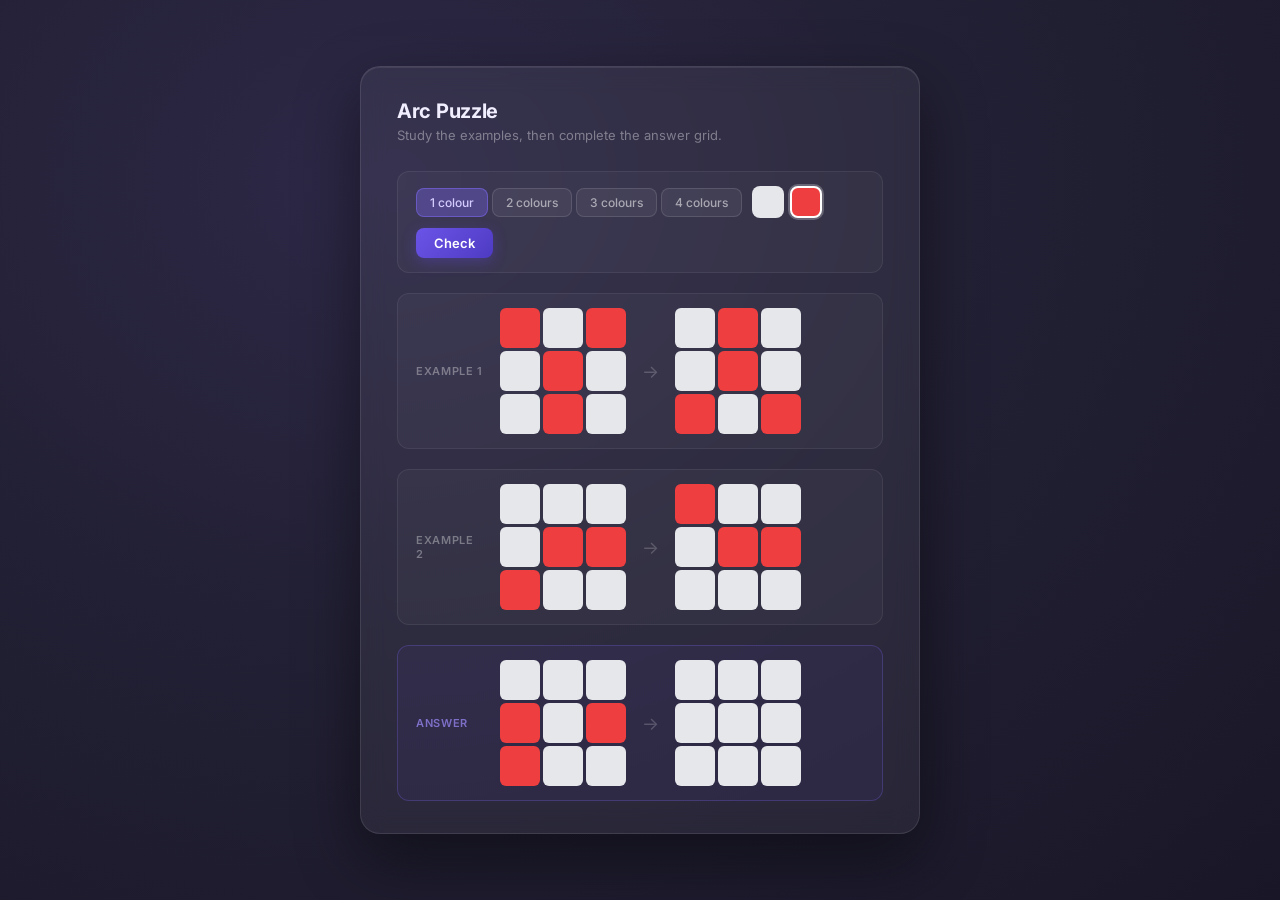
==== arc/index.html @ 13b86bc1 "Init" ====
<!DOCTYPE html>
<html lang="en">

<head>
    <meta name="viewport" content="width=device-width, initial-scale=1.0">
    <meta charset="UTF-8">
    <title>Arc Puzzle</title>
    <link rel="stylesheet" href="styles.css">
</head>

<body>
    <div class="card">
        <div class="card-header">
            <div class="card-title">Arc Puzzle</div>
            <div class="card-subtitle">Study the examples, then complete the answer grid.</div>
        </div>

        <div id="puzzle">
            <div id="controls">
                <div class="btn-group" id="colour-btns">
                    <button data-n="2" class="active">1 colour</button>
                    <button data-n="3">2 colours</button>
                    <button data-n="4">3 colours</button>
                    <button data-n="5">4 colours</button>
                </div>
                <div class="colour-picker" id="colour-picker"></div>
                <button id="check-btn">Check</button>
                <div id="result"></div>
            </div>

            <div class="example" id="example-1">
                <span class="row-label">Example 1</span>
                <div class="grid before"></div>
                <span class="arrow">→</span>
                <div class="grid after"></div>
            </div>
            <div class="example" id="example-2">
                <span class="row-label">Example 2</span>
                <div class="grid before"></div>
                <span class="arrow">→</span>
                <div class="grid after"></div>
            </div>
            <div class="answer-row" id="answer">
                <span class="row-label">Answer</span>
                <div class="grid before"></div>
                <span class="arrow">→</span>
                <div class="grid after editable-grid"></div>
            </div>
        </div>
    </div>
    <script src="script.js"></script>
</body>

</html>
---- arc/styles.css ----
@import url('https://fonts.googleapis.com/css2?family=Inter:wght@400;500;600;700&display=swap');

*,
*::before,
*::after {
    box-sizing: border-box;
    margin: 0;
    padding: 0;
}

body {
    font-family: 'Inter', sans-serif;
    min-height: 100vh;
    display: flex;
    align-items: center;
    justify-content: center;
    background: radial-gradient(ellipse at 30% 20%, #2d2847 0%, #222034 45%, #191727 100%);
    padding: 32px 16px;
}

.card {
    background: rgba(255, 255, 255, 0.05);
    border: 1px solid rgba(255, 255, 255, 0.1);
    backdrop-filter: blur(12px);
    border-radius: 20px;
    padding: 32px 36px;
    max-width: 560px;
    width: 100%;
    box-shadow: 0 24px 64px rgba(0, 0, 0, 0.45), inset 0 1px 0 rgba(255, 255, 255, 0.08);
}

.card-header {
    margin-bottom: 28px;
}

.card-title {
    font-size: 20px;
    font-weight: 700;
    color: #f0eeff;
    letter-spacing: -0.3px;
}

.card-subtitle {
    font-size: 13px;
    color: rgba(255, 255, 255, 0.38);
    margin-top: 4px;
}

#puzzle {
    display: flex;
    flex-direction: column;
    gap: 20px;
}

.example,
.answer-row {
    display: flex;
    gap: 16px;
    align-items: center;
    background: rgba(255, 255, 255, 0.03);
    border: 1px solid rgba(255, 255, 255, 0.07);
    border-radius: 12px;
    padding: 14px 18px;
    transition: background 0.15s;
}

.answer-row {
    border-color: rgba(130, 110, 255, 0.25);
    background: rgba(100, 80, 220, 0.07);
}

.row-label {
    font-size: 11px;
    font-weight: 600;
    letter-spacing: 0.06em;
    text-transform: uppercase;
    color: rgba(255, 255, 255, 0.35);
    width: 68px;
    flex-shrink: 0;
}

.answer-row .row-label {
    color: rgba(160, 140, 255, 0.7);
}

.arrow {
    font-size: 18px;
    color: rgba(255, 255, 255, 0.2);
    flex-shrink: 0;
    user-select: none;
}

:root {
    --cell: 40px;
}

.grid {
    display: grid;
    grid-template-columns: repeat(3, var(--cell));
    gap: 3px;
    flex-shrink: 0;
}

.cell {
    width: var(--cell);
    height: var(--cell);
    border-radius: 6px;
    transition: transform 0.1s, box-shadow 0.1s;
}

.cell.editable {
    cursor: pointer;
    outline: 2px solid transparent;
    outline-offset: 2px;
    transition: outline 0.12s, transform 0.1s, box-shadow 0.1s;
}

.cell.editable:hover {
    outline: 2px solid rgba(160, 140, 255, 0.7);
    transform: scale(1.08);
    box-shadow: 0 4px 14px rgba(100, 80, 220, 0.4);
    z-index: 1;
}

#controls {
    display: flex;
    gap: 10px;
    align-items: center;
    flex-wrap: wrap;
    padding: 14px 18px;
    background: rgba(255, 255, 255, 0.03);
    border: 1px solid rgba(255, 255, 255, 0.07);
    border-radius: 12px;
}

.colour-picker {
    display: flex;
    gap: 6px;
    align-items: center;
}

.swatch {
    width: 32px;
    height: 32px;
    border-radius: 8px;
    cursor: pointer;
    border: 2.5px solid transparent;
    transition: border-color 0.12s, transform 0.1s, box-shadow 0.12s;
}

.swatch:hover {
    transform: scale(1.12);
}

.swatch.selected {
    border-color: #fff;
    box-shadow: 0 0 0 2px rgba(255, 255, 255, 0.25);
}

.btn-group {
    display: flex;
    gap: 4px;
}

button {
    padding: 6px 13px;
    border: 1px solid rgba(255, 255, 255, 0.12);
    border-radius: 8px;
    background: rgba(255, 255, 255, 0.06);
    cursor: pointer;
    font-size: 12px;
    font-weight: 500;
    color: rgba(255, 255, 255, 0.55);
    font-family: inherit;
    transition: background 0.12s, color 0.12s, border-color 0.12s;
}

button:hover {
    background: rgba(255, 255, 255, 0.1);
    color: rgba(255, 255, 255, 0.85);
}

button.active {
    background: rgba(120, 100, 240, 0.35);
    color: #d4ccff;
    border-color: rgba(130, 110, 255, 0.5);
}

#check-btn {
    background: linear-gradient(135deg, #6a54e8 0%, #4e3bc2 100%);
    color: #fff;
    border: none;
    font-weight: 600;
    font-size: 13px;
    padding: 7px 18px;
    box-shadow: 0 4px 14px rgba(90, 70, 200, 0.4);
}

#check-btn:hover {
    background: linear-gradient(135deg, #7a64f8 0%, #5e4bd2 100%);
    box-shadow: 0 4px 20px rgba(90, 70, 200, 0.55);
    color: #fff;
}

#result {
    font-size: 12px;
    font-weight: 600;
    padding: 5px 12px;
    border-radius: 8px;
    display: none;
    letter-spacing: 0.02em;
}

#result.correct {
    background: rgba(34, 197, 94, 0.15);
    color: #4ade80;
    border: 1px solid rgba(34, 197, 94, 0.25);
}

#result.wrong {
    background: rgba(239, 68, 68, 0.15);
    color: #f87171;
    border: 1px solid rgba(239, 68, 68, 0.25);
}

@media (max-width: 500px) {
    :root {
        --cell: 32px;
    }

    body {
        padding: 16px 10px;
        align-items: flex-start;
    }

    .card {
        padding: 22px 18px;
        border-radius: 16px;
    }

    .card-header {
        margin-bottom: 20px;
    }

    #puzzle {
        gap: 14px;
    }

    .example,
    .answer-row {
        gap: 10px;
        padding: 11px 12px;
        border-radius: 10px;
    }

    .row-label {
        width: 52px;
        font-size: 10px;
    }

    .arrow {
        font-size: 14px;
    }

    #controls {
        gap: 8px;
        padding: 11px 12px;
    }

    .btn-group {
        gap: 3px;
        flex-wrap: wrap;
    }

    button {
        padding: 5px 9px;
        font-size: 11px;
    }

    #check-btn {
        padding: 6px 14px;
    }

    .swatch {
        width: 28px;
        height: 28px;
        border-radius: 7px;
    }
}

@media (max-width: 360px) {
    :root {
        --cell: 27px;
    }

    .row-label {
        width: 42px;
        font-size: 9px;
        letter-spacing: 0;
    }

    .example,
    .answer-row {
        gap: 8px;
        padding: 10px;
    }

    .grid {
        gap: 2px;
    }

    .cell {
        border-radius: 4px;
    }
}
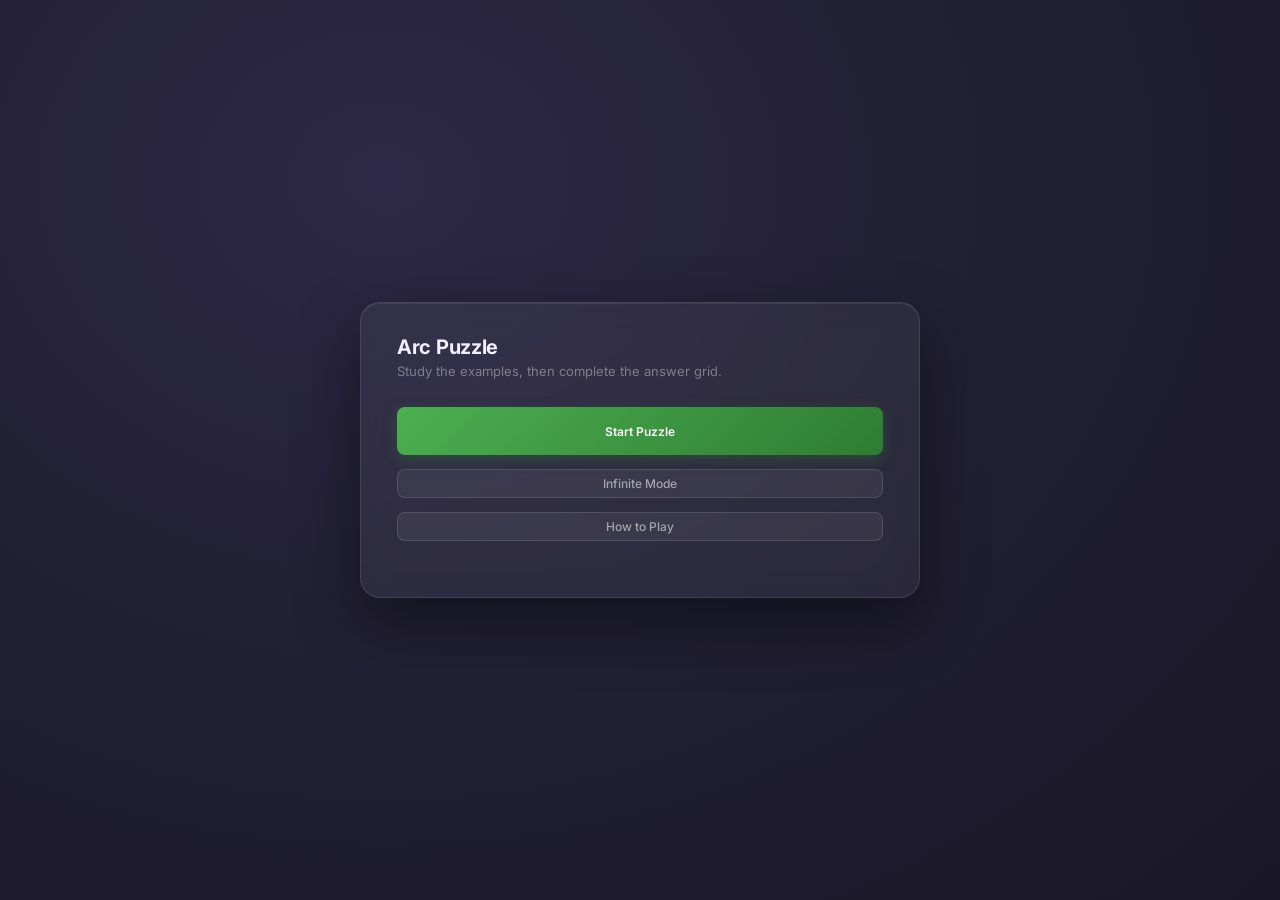
==== commit 9da05001: "Add new menu for arc" ====
--- a/arc/index.html
+++ b/arc/index.html
@@ -15,7 +15,13 @@
             <div class="card-subtitle">Study the examples, then complete the answer grid.</div>
         </div>
 
-        <div id="puzzle">
+        <div id="menu">
+            <button id="start-btn">Start Puzzle</button>
+            <button id="infinite-btn">Infinite Mode</button>
+            <button id="htp-btn">How to Play</button>
+        </div>
+
+        <div id="puzzle" style="display: none;">
             <div id="controls">
                 <div class="btn-group" id="colour-btns">
                     <button data-n="2" class="active">1 colour</button>
@@ -47,8 +53,32 @@
                 <div class="grid after editable-grid"></div>
             </div>
         </div>
+
+        <div id="htp" style="display: none;">
+            <h2>How to Play</h2>
+            <p>In this puzzle, you are given two examples of a transformation applied to a grid of coloured cells. Your
+                task is to determine the rule governing the transformation and apply it to the answer grid.</p>
+            <br>
+            <p>Each example consists of a "before" grid and an "after" grid. The "before" grid shows the initial
+                configuration of coloured cells, while the "after" grid shows the result of applying the transformation.
+            </p>
+            <br>
+            <p>To solve the puzzle, carefully analyze the changes between the "before" and "after" grids in both
+                examples. Look for how the "before" grid has been transformed. Once you think you've
+                identified the rule, apply it to the "before" grid in the answer row to fill in the "after" grid.</p>
+            <br>
+            <p>Use the colour picker to choose which colours to use, and click a cell in the "after" grid to fill it.
+                When you're ready, click the "Check" button to see if your answer
+                is correct!</p>
+            <br>
+            <p>Good luck, and have fun solving the Arc Puzzle!</p>
+            <br>
+            <button id="back-btn">Back to Menu</button>
+        </div>
+
     </div>
-    <script src="script.js"></script>
+    <script src="onload.js"></script>
+    <script src="puzzle.js"></script>
 </body>
 
 </html>
--- a/arc/styles.css
+++ b/arc/styles.css
@@ -44,6 +44,29 @@
     font-size: 13px;
     color: rgba(255, 255, 255, 0.38);
     margin-top: 4px;
+}
+
+#menu {
+    display: flex;
+    gap: 14px;
+    margin-bottom: 24px;
+    flex-direction: column;
+}
+
+#menu #start-btn {
+    background: linear-gradient(135deg, #4caf50 0%, #2e7d32 100%);
+    color: #fff;
+    border: none;
+    font-weight: 600;
+    padding: 10px 18px;
+    box-shadow: 0 4px 14px rgba(46, 125, 50, 0.4);
+    height: 3rem;
+}
+
+#htp {
+    font-size: 14px;
+    color: rgba(255, 255, 255, 0.45);
+    line-height: 1.5;
 }
 
 #puzzle {
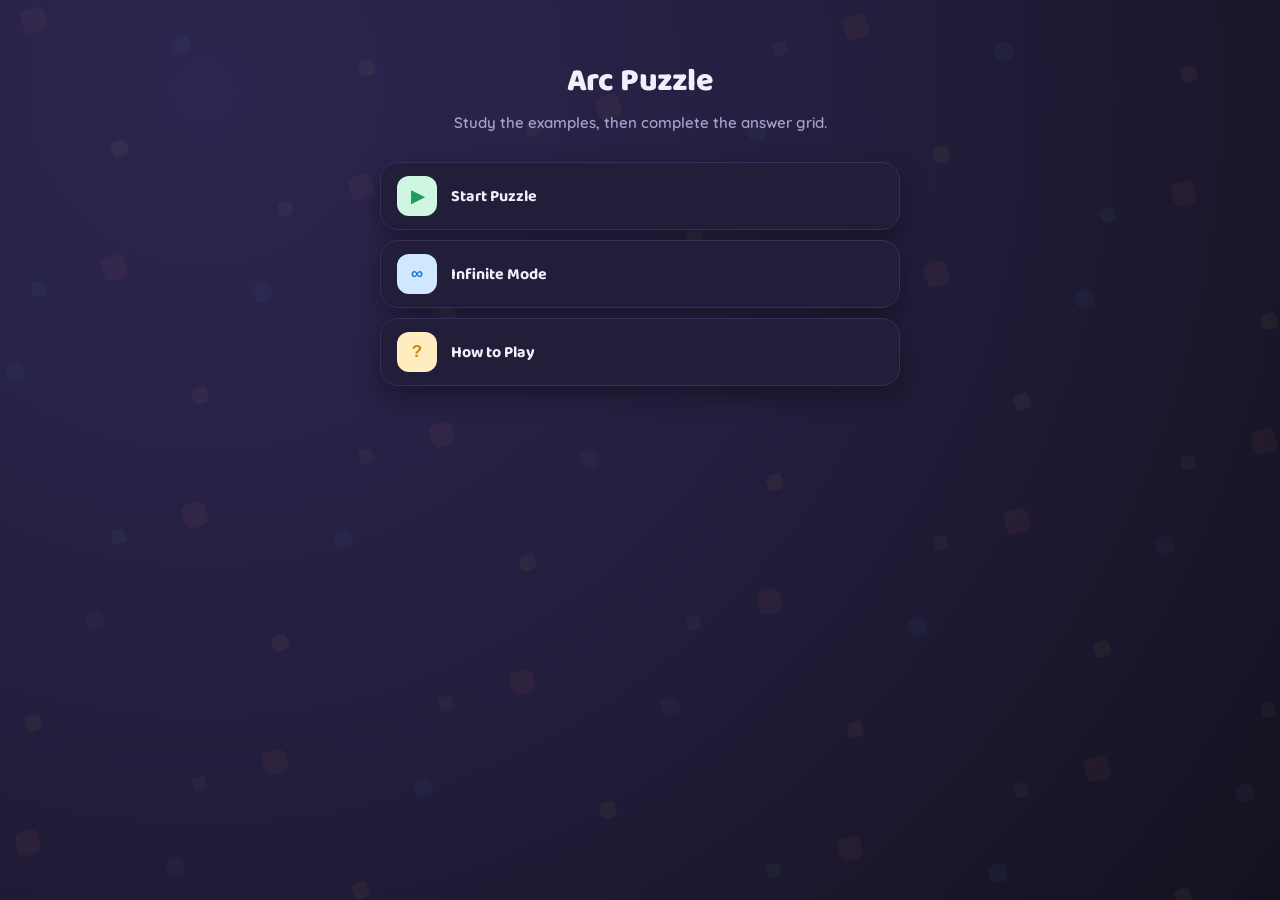
==== commit 0365ac76: "yay new frontend" ====
--- a/arc/index.html
+++ b/arc/index.html
@@ -9,48 +9,80 @@
 </head>
 
 <body>
-    <div class="card">
-        <div class="card-header">
-            <div class="card-title">Arc Puzzle</div>
-            <div class="card-subtitle">Study the examples, then complete the answer grid.</div>
-        </div>
+    <svg class="bg-pattern" aria-hidden="true" xmlns="http://www.w3.org/2000/svg">
+        <defs>
+            <pattern id="deco-pattern" width="260" height="260" patternUnits="userSpaceOnUse" patternTransform="rotate(-18)">
+                <rect x="14" y="18" width="24" height="24" rx="7" fill="#ff8c7a" opacity="0.05" />
+                <rect x="150" y="90" width="18" height="18" rx="6" fill="#63b4ff" opacity="0.045" />
+                <rect x="60" y="170" width="16" height="16" rx="5" fill="#ffd166" opacity="0.05" />
+                <rect x="200" y="20" width="14" height="14" rx="4" fill="#7cd9a6" opacity="0.045" />
+            </pattern>
+        </defs>
+        <rect width="100%" height="100%" fill="url(#deco-pattern)" />
+    </svg>
+
+    <div class="page">
+        <header class="hero">
+            <h1 class="hero-title">Arc Puzzle</h1>
+            <p class="hero-subtitle">Study the examples, then complete the answer grid.</p>
+        </header>
 
         <div id="menu">
-            <button id="start-btn">Start Puzzle</button>
-            <button id="infinite-btn">Infinite Mode</button>
-            <button id="htp-btn">How to Play</button>
+            <button id="start-btn" class="menu-btn">
+                <span class="menu-btn-icon" aria-hidden="true">▶</span>
+                <span class="menu-btn-label">Start Puzzle</span>
+            </button>
+            <button id="infinite-btn" class="menu-btn">
+                <span class="menu-btn-icon" aria-hidden="true">∞</span>
+                <span class="menu-btn-label">Infinite Mode</span>
+            </button>
+            <button id="htp-btn" class="menu-btn">
+                <span class="menu-btn-icon" aria-hidden="true">?</span>
+                <span class="menu-btn-label">How to Play</span>
+            </button>
         </div>
 
         <div id="puzzle" style="display: none;">
-            <div id="controls">
+            <div class="toolbar">
+                <span class="toolbar-label">Colours</span>
                 <div class="btn-group" id="colour-btns">
                     <button data-n="2" class="active">1 colour</button>
                     <button data-n="3">2 colours</button>
                     <button data-n="4">3 colours</button>
                     <button data-n="5">4 colours</button>
                 </div>
-                <div class="colour-picker" id="colour-picker"></div>
-                <button id="check-btn">Check</button>
-                <div id="result"></div>
             </div>
 
-            <div class="example" id="example-1">
-                <span class="row-label">Example 1</span>
-                <div class="grid before"></div>
-                <span class="arrow">→</span>
-                <div class="grid after"></div>
+            <div class="row" id="example-1">
+                <span class="row-badge" aria-label="Example 1">1</span>
+                <div class="row-body">
+                    <div class="grid before"></div>
+                    <span class="arrow">→</span>
+                    <div class="grid after"></div>
+                </div>
             </div>
-            <div class="example" id="example-2">
-                <span class="row-label">Example 2</span>
-                <div class="grid before"></div>
-                <span class="arrow">→</span>
-                <div class="grid after"></div>
+            <div class="row" id="example-2">
+                <span class="row-badge" aria-label="Example 2">2</span>
+                <div class="row-body">
+                    <div class="grid before"></div>
+                    <span class="arrow">→</span>
+                    <div class="grid after"></div>
+                </div>
             </div>
-            <div class="answer-row" id="answer">
-                <span class="row-label">Answer</span>
-                <div class="grid before"></div>
-                <span class="arrow">→</span>
-                <div class="grid after editable-grid"></div>
+            <div class="row answer-row" id="answer">
+                <span class="row-badge row-badge--answer" aria-label="Your answer">✎</span>
+                <div class="row-body">
+                    <div class="answer-grids">
+                        <div class="grid before"></div>
+                        <span class="arrow">→</span>
+                        <div class="grid after editable-grid"></div>
+                    </div>
+                    <div class="answer-controls">
+                        <div class="colour-picker" id="colour-picker"></div>
+                        <button id="check-btn">Check</button>
+                    </div>
+                    <div id="result"></div>
+                </div>
             </div>
         </div>
 
@@ -58,24 +90,18 @@
             <h2>How to Play</h2>
             <p>In this puzzle, you are given two examples of a transformation applied to a grid of coloured cells. Your
                 task is to determine the rule governing the transformation and apply it to the answer grid.</p>
-            <br>
             <p>Each example consists of a "before" grid and an "after" grid. The "before" grid shows the initial
                 configuration of coloured cells, while the "after" grid shows the result of applying the transformation.
             </p>
-            <br>
             <p>To solve the puzzle, carefully analyze the changes between the "before" and "after" grids in both
                 examples. Look for how the "before" grid has been transformed. Once you think you've
                 identified the rule, apply it to the "before" grid in the answer row to fill in the "after" grid.</p>
-            <br>
             <p>Use the colour picker to choose which colours to use, and click a cell in the "after" grid to fill it.
                 When you're ready, click the "Check" button to see if your answer
                 is correct!</p>
-            <br>
             <p>Good luck, and have fun solving the Arc Puzzle!</p>
-            <br>
             <button id="back-btn">Back to Menu</button>
         </div>
-
     </div>
     <script src="onload.js"></script>
     <script src="puzzle.js"></script>
--- a/arc/styles.css
+++ b/arc/styles.css
@@ -1,4 +1,30 @@
-@import url('https://fonts.googleapis.com/css2?family=Inter:wght@400;500;600;700&display=swap');
+@import url('https://fonts.googleapis.com/css2?family=Baloo+2:wght@600;700;800&family=Quicksand:wght@500;600;700&display=swap');
+
+:root {
+    --bg-top: #241f3f;
+    --bg-bottom: #14111f;
+    --paper: #221e3a;
+    --scene: #2b2650;
+    --ink: #f2eefc;
+    --ink-soft: #a79fc9;
+    --line: #362f57;
+
+    --mint: #cff6e0;
+    --mint-ink: #1f9d5c;
+    --sky: #cfe8ff;
+    --sky-ink: #2178c9;
+    --sun: #ffedbf;
+    --sun-ink: #c9860f;
+    --grape: #ece0ff;
+    --grape-ink: #7c4fd1;
+    --grape-bright: #b9a1ff;
+    --coral: #ffdcd6;
+    --coral-ink: #e1503a;
+
+    --radius-lg: 26px;
+    --radius-md: 18px;
+    --cell: 42px;
+}
 
 *,
 *::before,
@@ -8,242 +34,418 @@
     padding: 0;
 }
 
+html,
 body {
-    font-family: 'Inter', sans-serif;
-    min-height: 100vh;
+    min-height: 100%;
+}
+
+body {
+    font-family: 'Quicksand', sans-serif;
+    background: radial-gradient(circle at 16% 10%, #2c2650 0%, var(--bg-top) 45%, var(--bg-bottom) 100%);
+    background-attachment: fixed;
+    color: var(--ink);
+}
+
+.bg-pattern {
+    position: fixed;
+    inset: 0;
+    width: 100%;
+    height: 100%;
+    z-index: 0;
+    pointer-events: none;
+}
+
+.page {
+    position: relative;
+    z-index: 1;
+    max-width: 560px;
+    margin: 0 auto;
+    padding: 56px 20px 72px;
+}
+
+.hero {
+    text-align: center;
+    margin-bottom: 30px;
+}
+
+.hero-title {
+    font-family: 'Baloo 2', cursive;
+    font-size: 32px;
+    font-weight: 800;
+    color: var(--ink);
+    letter-spacing: -0.2px;
+}
+
+.hero-subtitle {
+    font-size: 15px;
+    font-weight: 600;
+    color: var(--ink-soft);
+    margin-top: 6px;
+}
+
+#menu {
+    display: flex;
+    flex-direction: column;
+    gap: 10px;
+}
+
+.menu-btn {
+    display: flex;
+    align-items: center;
+    gap: 14px;
+    width: 100%;
+    text-align: left;
+    background: var(--paper);
+    border: 1.5px solid var(--line);
+    border-radius: var(--radius-md);
+    padding: 13px 16px;
+    cursor: pointer;
+    box-shadow: 0 10px 26px rgba(0, 0, 0, 0.35);
+    transition: transform 0.12s ease, box-shadow 0.12s ease, border-color 0.12s ease;
+}
+
+.menu-btn:hover {
+    transform: translateY(-2px);
+    box-shadow: 0 12px 30px rgba(0, 0, 0, 0.45);
+}
+
+.menu-btn:active {
+    transform: translateY(0);
+    box-shadow: 0 10px 26px rgba(0, 0, 0, 0.35);
+}
+
+.menu-btn-icon {
     display: flex;
     align-items: center;
     justify-content: center;
-    background: radial-gradient(ellipse at 30% 20%, #2d2847 0%, #222034 45%, #191727 100%);
-    padding: 32px 16px;
-}
-
-.card {
-    background: rgba(255, 255, 255, 0.05);
-    border: 1px solid rgba(255, 255, 255, 0.1);
-    backdrop-filter: blur(12px);
-    border-radius: 20px;
-    padding: 32px 36px;
-    max-width: 560px;
-    width: 100%;
-    box-shadow: 0 24px 64px rgba(0, 0, 0, 0.45), inset 0 1px 0 rgba(255, 255, 255, 0.08);
-}
-
-.card-header {
-    margin-bottom: 28px;
-}
-
-.card-title {
-    font-size: 20px;
-    font-weight: 700;
-    color: #f0eeff;
-    letter-spacing: -0.3px;
-}
-
-.card-subtitle {
+    width: 40px;
+    height: 40px;
+    border-radius: 12px;
+    font-size: 17px;
+    font-weight: 700;
+    flex-shrink: 0;
+}
+
+.menu-btn-label {
+    font-family: 'Baloo 2', cursive;
+    font-weight: 700;
+    font-size: 16px;
+    color: var(--ink);
+}
+
+#start-btn .menu-btn-icon {
+    background: var(--mint);
+    color: var(--mint-ink);
+}
+
+#start-btn:hover {
+    border-color: var(--mint-ink);
+}
+
+#infinite-btn .menu-btn-icon {
+    background: var(--sky);
+    color: var(--sky-ink);
+}
+
+#infinite-btn:hover {
+    border-color: var(--sky-ink);
+}
+
+#htp-btn .menu-btn-icon {
+    background: var(--sun);
+    color: var(--sun-ink);
+}
+
+#htp-btn:hover {
+    border-color: var(--sun-ink);
+}
+
+#htp {
+    background: var(--paper);
+    border: 1.5px solid var(--line);
+    border-radius: var(--radius-md);
+    padding: 22px 24px;
+    box-shadow: 0 10px 26px rgba(0, 0, 0, 0.35);
+    font-size: 15px;
+    font-weight: 600;
+    color: var(--ink-soft);
+    line-height: 1.7;
+}
+
+#htp h2 {
+    font-family: 'Baloo 2', cursive;
+    color: var(--ink);
+    font-size: 21px;
+    margin-bottom: 14px;
+}
+
+#htp p {
+    margin-bottom: 12px;
+}
+
+#back-btn {
+    margin-top: 8px;
+    background: var(--grape);
+    color: var(--grape-ink);
+    border: 1.5px solid transparent;
+    border-radius: 999px;
+    font-family: 'Baloo 2', cursive;
+    font-weight: 700;
+    font-size: 14px;
+    padding: 11px 22px;
+    cursor: pointer;
+    transition: border-color 0.12s ease, transform 0.08s ease;
+}
+
+#back-btn:hover {
+    border-color: var(--grape-ink);
+    transform: translateY(-1px);
+}
+
+#puzzle {
+    display: flex;
+    flex-direction: column;
+}
+
+.toolbar {
+    display: flex;
+    align-items: center;
+    gap: 10px;
+    flex-wrap: wrap;
+    margin-bottom: 16px;
+}
+
+.toolbar-label {
+    font-family: 'Baloo 2', cursive;
+    font-size: 11px;
+    font-weight: 700;
+    text-transform: uppercase;
+    letter-spacing: 0.06em;
+    color: var(--ink-soft);
+}
+
+.btn-group {
+    display: flex;
+    gap: 6px;
+    flex-wrap: wrap;
+}
+
+.btn-group button {
+    font-family: 'Quicksand', sans-serif;
+    font-weight: 700;
     font-size: 13px;
-    color: rgba(255, 255, 255, 0.38);
-    margin-top: 4px;
-}
-
-#menu {
+    padding: 8px 14px;
+    border-radius: 999px;
+    border: 1.5px solid var(--line);
+    background: var(--paper);
+    color: var(--ink-soft);
+    cursor: pointer;
+    transition: border-color 0.12s ease, color 0.12s ease, background 0.12s ease;
+}
+
+.btn-group button:hover {
+    border-color: var(--grape-bright);
+    color: var(--ink);
+}
+
+.btn-group button.active {
+    background: var(--grape);
+    border-color: var(--grape-ink);
+    color: var(--grape-ink);
+}
+
+.row {
     display: flex;
     gap: 14px;
-    margin-bottom: 24px;
+    align-items: center;
+    padding: 14px 16px;
+    background: var(--paper);
+    border-radius: var(--radius-md);
+    border: 1.5px solid var(--line);
+    margin-bottom: 12px;
+    box-shadow: 0 10px 26px rgba(0, 0, 0, 0.3);
+}
+
+.row-badge {
+    flex-shrink: 0;
+    width: 34px;
+    height: 34px;
+    border-radius: 50%;
+    display: flex;
+    align-items: center;
+    justify-content: center;
+    font-family: 'Baloo 2', cursive;
+    font-weight: 700;
+    font-size: 14px;
+    background: var(--sky);
+    color: var(--sky-ink);
+}
+
+.row-badge--answer {
+    background: var(--grape);
+    color: var(--grape-ink);
+    font-size: 16px;
+}
+
+.row-body {
+    flex: 1;
+    min-width: 0;
+    display: flex;
+    align-items: center;
+    gap: 12px;
+}
+
+.answer-row {
+    align-items: flex-start;
+    background: linear-gradient(180deg, #2a2350, #221c3f);
+    border-color: var(--grape-ink);
+    margin-bottom: 0;
+}
+
+.answer-row .row-body {
     flex-direction: column;
-}
-
-#menu #start-btn {
-    background: linear-gradient(135deg, #4caf50 0%, #2e7d32 100%);
-    color: #fff;
-    border: none;
-    font-weight: 600;
-    padding: 10px 18px;
-    box-shadow: 0 4px 14px rgba(46, 125, 50, 0.4);
-    height: 3rem;
-}
-
-#htp {
+    align-items: stretch;
+    gap: 0;
+}
+
+.answer-grids {
+    display: flex;
+    align-items: center;
+    gap: 12px;
+}
+
+.answer-controls {
+    display: flex;
+    align-items: center;
+    justify-content: space-between;
+    gap: 12px;
+    flex-wrap: wrap;
+    margin-top: 16px;
+    padding-top: 16px;
+    border-top: 1.5px dashed #453a72;
+}
+
+.arrow {
+    flex-shrink: 0;
+    display: flex;
+    align-items: center;
+    justify-content: center;
+    width: 28px;
+    height: 28px;
+    border-radius: 50%;
+    background: var(--sun);
+    color: var(--sun-ink);
     font-size: 14px;
-    color: rgba(255, 255, 255, 0.45);
-    line-height: 1.5;
-}
-
-#puzzle {
-    display: flex;
-    flex-direction: column;
-    gap: 20px;
-}
-
-.example,
-.answer-row {
-    display: flex;
-    gap: 16px;
-    align-items: center;
-    background: rgba(255, 255, 255, 0.03);
-    border: 1px solid rgba(255, 255, 255, 0.07);
-    border-radius: 12px;
-    padding: 14px 18px;
-    transition: background 0.15s;
-}
-
-.answer-row {
-    border-color: rgba(130, 110, 255, 0.25);
-    background: rgba(100, 80, 220, 0.07);
-}
-
-.row-label {
-    font-size: 11px;
-    font-weight: 600;
-    letter-spacing: 0.06em;
-    text-transform: uppercase;
-    color: rgba(255, 255, 255, 0.35);
-    width: 68px;
-    flex-shrink: 0;
-}
-
-.answer-row .row-label {
-    color: rgba(160, 140, 255, 0.7);
-}
-
-.arrow {
-    font-size: 18px;
-    color: rgba(255, 255, 255, 0.2);
-    flex-shrink: 0;
+    font-weight: 700;
     user-select: none;
-}
-
-:root {
-    --cell: 40px;
 }
 
 .grid {
     display: grid;
     grid-template-columns: repeat(3, var(--cell));
-    gap: 3px;
+    gap: 5px;
     flex-shrink: 0;
 }
 
 .cell {
     width: var(--cell);
     height: var(--cell);
-    border-radius: 6px;
+    border-radius: 10px;
     transition: transform 0.1s, box-shadow 0.1s;
 }
 
 .cell.editable {
     cursor: pointer;
-    outline: 2px solid transparent;
+    outline: 3px solid transparent;
     outline-offset: 2px;
-    transition: outline 0.12s, transform 0.1s, box-shadow 0.1s;
+    transition: outline-color 0.12s, transform 0.1s;
 }
 
 .cell.editable:hover {
-    outline: 2px solid rgba(160, 140, 255, 0.7);
+    outline-color: var(--grape-bright);
     transform: scale(1.08);
-    box-shadow: 0 4px 14px rgba(100, 80, 220, 0.4);
     z-index: 1;
 }
 
-#controls {
-    display: flex;
-    gap: 10px;
-    align-items: center;
-    flex-wrap: wrap;
-    padding: 14px 18px;
-    background: rgba(255, 255, 255, 0.03);
-    border: 1px solid rgba(255, 255, 255, 0.07);
-    border-radius: 12px;
-}
-
 .colour-picker {
     display: flex;
-    gap: 6px;
+    gap: 8px;
     align-items: center;
 }
 
 .swatch {
     width: 32px;
     height: 32px;
-    border-radius: 8px;
+    border-radius: 10px;
     cursor: pointer;
-    border: 2.5px solid transparent;
+    border: 2.5px solid rgba(255, 255, 255, 0.08);
     transition: border-color 0.12s, transform 0.1s, box-shadow 0.12s;
 }
 
 .swatch:hover {
-    transform: scale(1.12);
+    transform: scale(1.1);
 }
 
 .swatch.selected {
-    border-color: #fff;
-    box-shadow: 0 0 0 2px rgba(255, 255, 255, 0.25);
-}
-
-.btn-group {
-    display: flex;
-    gap: 4px;
-}
-
-button {
-    padding: 6px 13px;
-    border: 1px solid rgba(255, 255, 255, 0.12);
-    border-radius: 8px;
-    background: rgba(255, 255, 255, 0.06);
+    border-color: var(--ink);
+    box-shadow: 0 0 0 3px var(--grape-ink);
+}
+
+#check-btn {
+    font-family: 'Baloo 2', cursive;
+    font-weight: 700;
+    font-size: 15px;
+    padding: 11px 26px;
+    border: none;
+    border-radius: 999px;
+    background: var(--coral-ink);
+    color: #fff;
     cursor: pointer;
-    font-size: 12px;
-    font-weight: 500;
-    color: rgba(255, 255, 255, 0.55);
-    font-family: inherit;
-    transition: background 0.12s, color 0.12s, border-color 0.12s;
-}
-
-button:hover {
-    background: rgba(255, 255, 255, 0.1);
-    color: rgba(255, 255, 255, 0.85);
-}
-
-button.active {
-    background: rgba(120, 100, 240, 0.35);
-    color: #d4ccff;
-    border-color: rgba(130, 110, 255, 0.5);
-}
-
-#check-btn {
-    background: linear-gradient(135deg, #6a54e8 0%, #4e3bc2 100%);
-    color: #fff;
-    border: none;
-    font-weight: 600;
-    font-size: 13px;
-    padding: 7px 18px;
-    box-shadow: 0 4px 14px rgba(90, 70, 200, 0.4);
+    box-shadow: 0 5px 0 #b8341f;
+    transition: transform 0.08s ease, box-shadow 0.08s ease, filter 0.1s ease;
 }
 
 #check-btn:hover {
-    background: linear-gradient(135deg, #7a64f8 0%, #5e4bd2 100%);
-    box-shadow: 0 4px 20px rgba(90, 70, 200, 0.55);
-    color: #fff;
+    filter: brightness(1.06);
+}
+
+#check-btn:active {
+    transform: translateY(4px);
+    box-shadow: 0 1px 0 #b8341f;
 }
 
 #result {
-    font-size: 12px;
-    font-weight: 600;
-    padding: 5px 12px;
-    border-radius: 8px;
+    font-family: 'Baloo 2', cursive;
+    font-size: 14px;
+    font-weight: 700;
+    padding: 10px 16px;
+    border-radius: 12px;
     display: none;
-    letter-spacing: 0.02em;
+    align-self: center;
+    margin-top: 12px;
+    letter-spacing: 0.01em;
 }
 
 #result.correct {
-    background: rgba(34, 197, 94, 0.15);
-    color: #4ade80;
-    border: 1px solid rgba(34, 197, 94, 0.25);
+    background: var(--mint);
+    color: var(--mint-ink);
 }
 
 #result.wrong {
-    background: rgba(239, 68, 68, 0.15);
-    color: #f87171;
-    border: 1px solid rgba(239, 68, 68, 0.25);
+    background: var(--coral);
+    color: var(--coral-ink);
+}
+
+@media (prefers-reduced-motion: reduce) {
+    * {
+        transition-duration: 0.001ms !important;
+    }
+}
+
+button:focus-visible,
+.cell.editable:focus-visible {
+    outline: 3px solid var(--grape-bright);
+    outline-offset: 2px;
 }
 
 @media (max-width: 500px) {
@@ -251,63 +453,44 @@
         --cell: 32px;
     }
 
-    body {
-        padding: 16px 10px;
-        align-items: flex-start;
-    }
-
-    .card {
-        padding: 22px 18px;
-        border-radius: 16px;
-    }
-
-    .card-header {
-        margin-bottom: 20px;
-    }
-
-    #puzzle {
-        gap: 14px;
-    }
-
-    .example,
-    .answer-row {
+    .page {
+        padding: 36px 16px 48px;
+    }
+
+    .hero-title {
+        font-size: 25px;
+    }
+
+    .row {
         gap: 10px;
         padding: 11px 12px;
-        border-radius: 10px;
-    }
-
-    .row-label {
-        width: 52px;
-        font-size: 10px;
-    }
-
-    .arrow {
-        font-size: 14px;
-    }
-
-    #controls {
-        gap: 8px;
-        padding: 11px 12px;
+        border-radius: 14px;
+    }
+
+    .row-badge {
+        width: 28px;
+        height: 28px;
+        font-size: 12px;
+    }
+
+    .answer-controls {
+        margin-top: 12px;
+        padding-top: 12px;
     }
 
     .btn-group {
-        gap: 3px;
-        flex-wrap: wrap;
-    }
-
-    button {
-        padding: 5px 9px;
+        gap: 4px;
+    }
+
+    .btn-group button {
+        padding: 6px 10px;
         font-size: 11px;
-    }
-
-    #check-btn {
-        padding: 6px 14px;
     }
 
     .swatch {
         width: 28px;
         height: 28px;
-        border-radius: 7px;
+        border-radius: 8px;
     }
 }
 
@@ -316,23 +499,22 @@
         --cell: 27px;
     }
 
-    .row-label {
-        width: 42px;
-        font-size: 9px;
-        letter-spacing: 0;
-    }
-
-    .example,
-    .answer-row {
+    .row {
         gap: 8px;
         padding: 10px;
     }
 
+    .row-badge {
+        width: 24px;
+        height: 24px;
+        font-size: 11px;
+    }
+
     .grid {
-        gap: 2px;
+        gap: 3px;
     }
 
     .cell {
-        border-radius: 4px;
-    }
-}+        border-radius: 6px;
+    }
+}
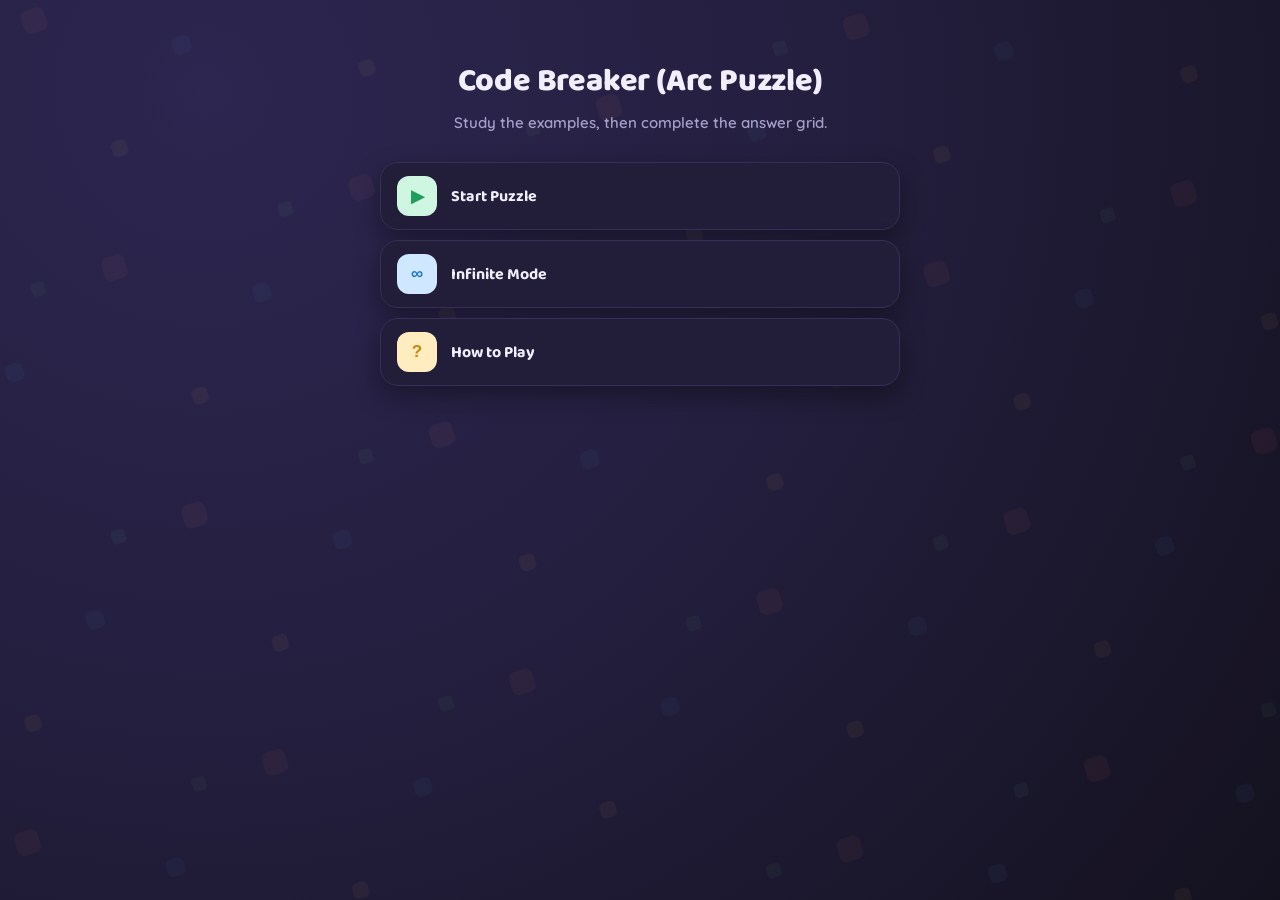
==== commit fee0e735: "Update arc hero title" ====
--- a/arc/index.html
+++ b/arc/index.html
@@ -23,7 +23,7 @@
 
     <div class="page">
         <header class="hero">
-            <h1 class="hero-title">Arc Puzzle</h1>
+            <h1 class="hero-title">Code Breaker (Arc Puzzle)</h1>
             <p class="hero-subtitle">Study the examples, then complete the answer grid.</p>
         </header>
 
@@ -107,4 +107,4 @@
     <script src="puzzle.js"></script>
 </body>
 
-</html>+</html>
